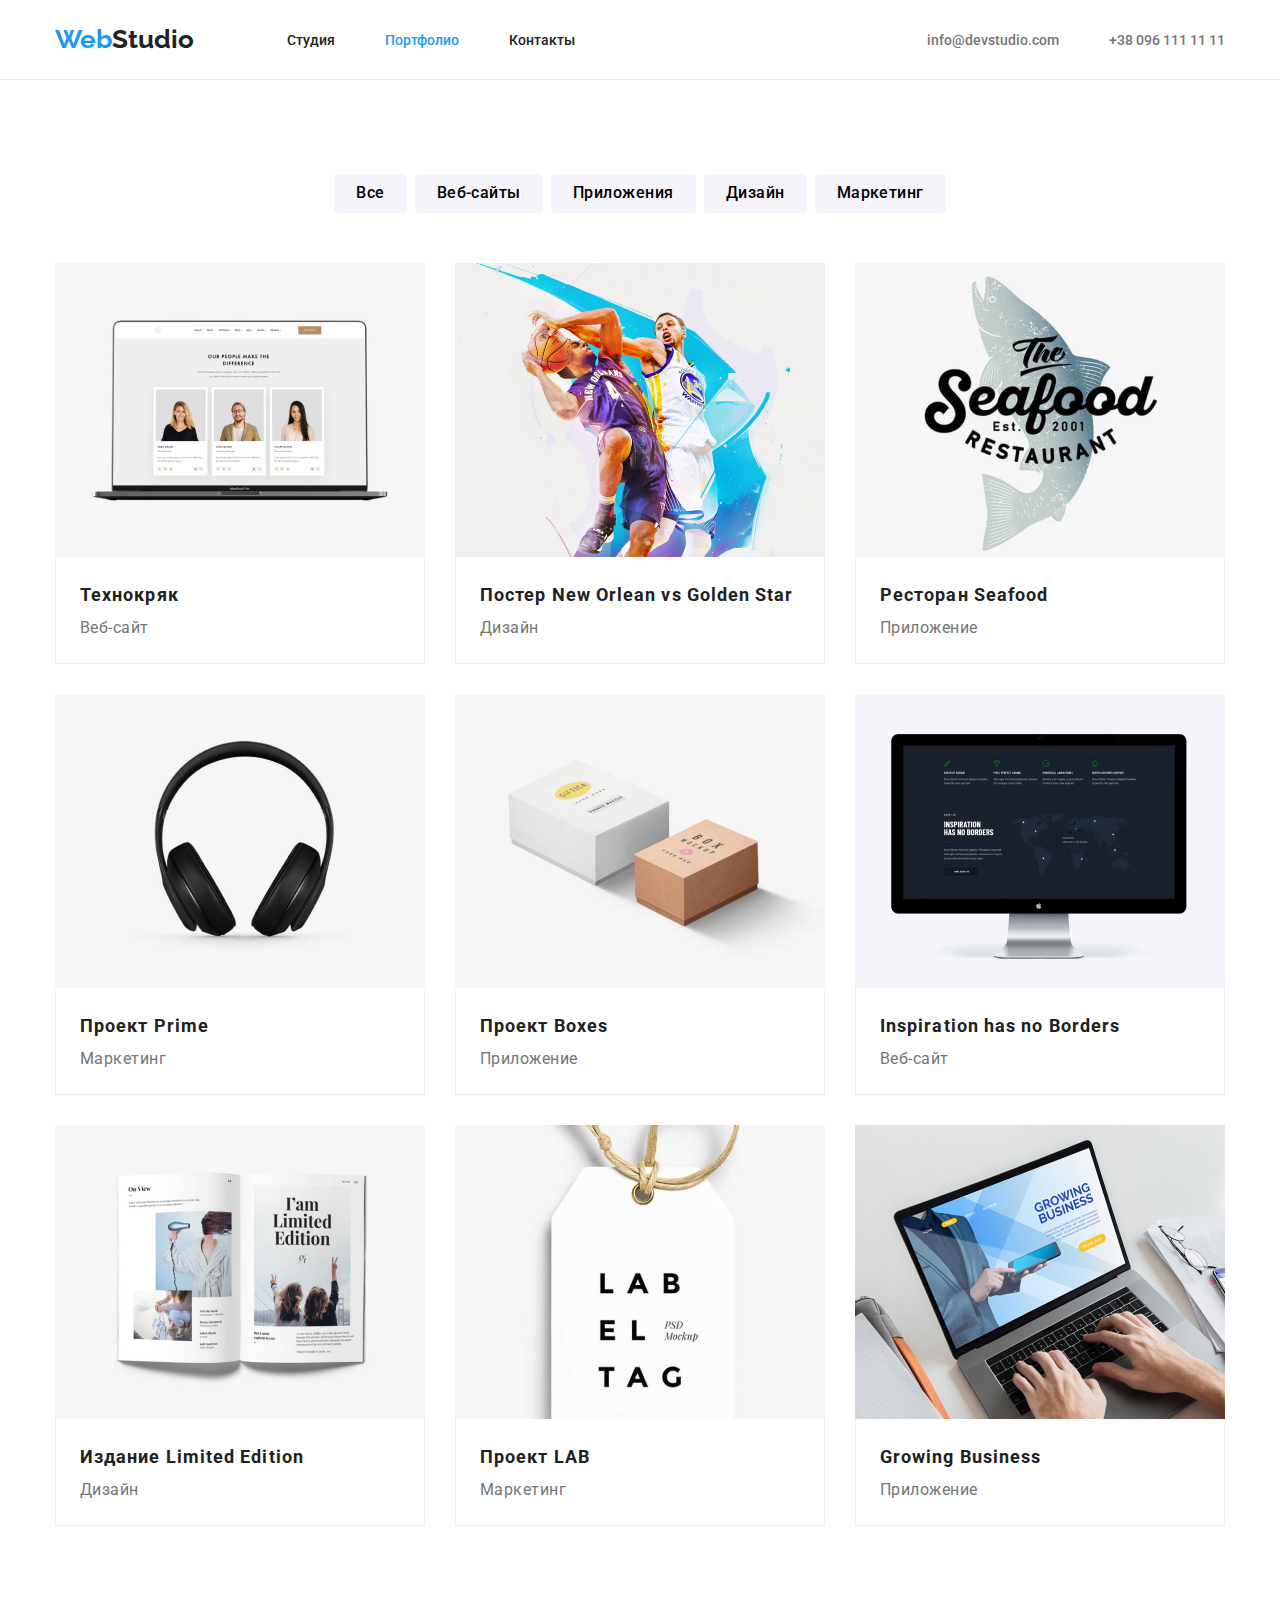
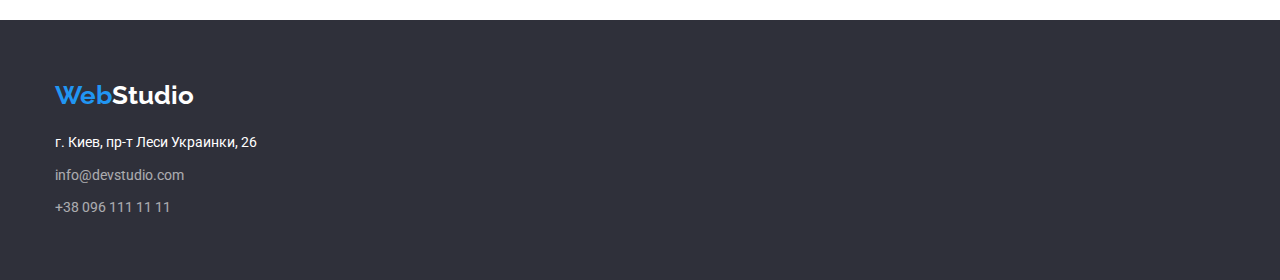
==== portfolio.html @ 2ad949a7 "copy from hw-03" ====
<!DOCTYPE html>
<html lang="ru">
  <head>
    <meta charset="UTF-8" />
    <meta http-equiv="X-UA-Compatible" content="IE=edge" />
    <meta name="viewport" content="width=device-width, initial-scale=1.0" />
    <link rel="preconnect" href="https://fonts.googleapis.com" />
    <link rel="preconnect" href="https://fonts.gstatic.com" crossorigin />
    <link
      href="https://fonts.googleapis.com/css2?family=Raleway:wght@700&family=Roboto:wght@400;500;700;900&display=swap"
      rel="stylesheet"
    />
    <link rel="stylesheet" href="./css/styles.css" />
    <title>Портфолио</title>
  </head>

  <body>
    <!-- Шапка -->
    <header>
      <div class="container header">
        <!-- Логотип -->
        <a href="./" class="logo"><span class="blue-text">Web</span>Studio</a>
        <!-- Навігація -->
        <nav>
          <ul class="nav-items">
            <li class="item"><a class="nav-items-link" href="./">Студия</a></li>
            <li class="item">
              <a class="nav-items-link current" href="./portfolio.html">Портфолио</a>
            </li>
            <li class="item"><a class="nav-items-link" href="">Контакты</a></li>
          </ul>
        </nav>

        <!-- Контакти -->
        <ul class="contacts-items">
          <li class="contacts-item">
            <a class="contacts-items-link" href="mailto:info@devstudio.com">info@devstudio.com</a>
          </li>
          <li class="contacts-item">
            <a class="contacts-items-link" href="tel:+380961111111">+38 096 111 11 11</a>
          </li>
        </ul>
      </div>
    </header>

    <!-- Основна частина -->
    <main>
      <!-- Секція вибору -->
      <section class="section">
        <div class="container">
          <h2 class="selector">Фильтер</h2>
          <ul class="filter-items">
            <li class="filter-item"><button class="filter-btn" type="button">Все</button></li>
            <li class="filter-item"><button class="filter-btn" type="button">Веб-сайты</button></li>
            <li class="filter-item">
              <button class="filter-btn" type="button">Приложения</button>
            </li>
            <li class="filter-item"><button class="filter-btn" type="button">Дизайн</button></li>
            <li class="filter-item"><button class="filter-btn" type="button">Маркетинг</button></li>
          </ul>
          <ul class="feature-items">
            <li class="item">
              <a class="feature-link" href="">
                <img src="./images/project1.jpg" alt="project" width="370" />
                <div class="feature-border">
                  <h2 class="feature-title">Технокряк</h2>
                  <p class="feature-text">Веб-сайт</p>
                </div>
              </a>
            </li>
            <li class="item">
              <a class="feature-link" href="">
                <img src="./images/project2.jpg" alt="project" width="370" />
                <div class="feature-border">
                  <h2 class="feature-title">
                    Постер <span lang="en">New Orlean vs Golden Star</span>
                  </h2>
                  <p class="feature-text">Дизайн</p>
                </div>
              </a>
            </li>
            <li class="item">
              <a class="feature-link" href="">
                <img src="./images/project3.jpg" alt="project" width="370" />
                <div class="feature-border">
                  <h2 class="feature-title">Ресторан <span lang="en">Seafood</span></h2>
                  <p class="feature-text">Приложение</p>
                </div>
              </a>
            </li>
            <li class="item">
              <a class="feature-link" href="">
                <img src="./images/project4.jpg" alt="project" width="370" />
                <div class="feature-border">
                  <h2 class="feature-title">Проект <span lang="en">Prime</span></h2>
                  <p class="feature-text">Маркетинг</p>
                </div>
              </a>
            </li>
            <li class="item">
              <a class="feature-link" href="">
                <img src="./images/project5.jpg" alt="project" width="370" />
                <div class="feature-border">
                  <h2 class="feature-title">Проект <span lang="en">Boxes</span></h2>
                  <p class="feature-text">Приложение</p>
                </div>
              </a>
            </li>
            <li class="item">
              <a class="feature-link" href="">
                <img src="./images/project6.jpg" alt="project" width="370" />
                <div class="feature-border">
                  <h2 class="feature-title" lang="en">Inspiration has no Borders</h2>
                  <p class="feature-text">Веб-сайт</p>
                </div>
              </a>
            </li>
            <li class="item">
              <a class="feature-link" href="">
                <img src="./images/project7.jpg" alt="project" width="370" />
                <div class="feature-border">
                  <h2 class="feature-title">Издание <span lang="en">Limited Edition</span></h2>
                  <p class="feature-text">Дизайн</p>
                </div>
              </a>
            </li>
            <li class="item">
              <a class="feature-link" href="">
                <img src="./images/project8.jpg" alt="project" width="370" />
                <div class="feature-border">
                  <h2 class="feature-title">Проект <span lang="en">LAB</span></h2>
                  <p class="feature-text">Маркетинг</p>
                </div>
              </a>
            </li>
            <li class="item">
              <a class="feature-link" href="">
                <img src="./images/project9.jpg" alt="project" width="370" />
                <div class="feature-border">
                  <h2 class="feature-title" lang="en">Growing Business</h2>
                  <p class="feature-text">Приложение</p>
                </div>
              </a>
            </li>
          </ul>
        </div>
      </section>
    </main>

    <!-- Підвал -->
    <footer class="footer">
      <div class="container">
        <!-- Логотип -->
        <a href="./" class="logo"><span class="blue-text">Web</span>Studio</a>

        <!-- Контакти -->
        <address>
          <ul class="footer-contacts">
            <li class="footer-contact">
              <a
                class="footer-contact-link"
                href="https://goo.gl/maps/PC2osQfSfzL3Zt2J9"
                target="_blank"
                >г. Киев, пр-т Леси Украинки, 26</a
              >
            </li>
            <li class="footer-contact">
              <a class="footer-contact-link" href="mailto:info@devstudio.com">info@devstudio.com</a>
            </li>
            <li class="footer-contact">
              <a class="footer-contact-link" href="tel:+380961111111">+38 096 111 11 11</a>
            </li>
          </ul>
        </address>
      </div>
    </footer>
  </body>
</html>
---- css/styles.css ----
@import "modern-normalize.css";

a {
	text-decoration: none;
}

address {
	font-style: normal;
}

h1,
h2,
h3,
h4,
h5,
h6,
p {
	margin: 0;
}

ul,
li {
	list-style: none;
	padding: 0;
	margin: 0;
}

img {
	display: block;
}

button {
	padding: 0;
	margin: 0;
	border: none;
}

:root {
	--main-bg-color: #2f303a;
	--another-bg-color: #f5f4fa;
	--link-f-h-color: #2196f3;
	--main-color: #212121;
	--another-color: #757575;
}

body {
	font-family: "Raleway", sans-serif;
	font-family: "Roboto", sans-serif;
	height: auto;
	background: #fff;
	color: var(--main-color);
	font-size: 14px;
}

.container {
	width: 1200px;
	margin: 0 auto;
	padding: 0 15px;
}

.selector {
	position: absolute;
	clip: rect(1px, 1px, 1px, 1px);
	padding: 0;
	border: 0;
	height: 1px;
	width: 1px;
	overflow: hidden;
}

/* header */
header {
	border-bottom: 1px solid #ececec;
}

.header {
	padding: 24px 15px;
	display: flex;
	align-items: center;
}

.logo {
	display: inline-block;
	color: var(--main-color);
	font-family: Raleway;
	font-weight: 700;
	font-size: 26px;
	line-height: 1.2;
}

.blue-text {
	color: var(--link-f-h-color);
}

.links {
	display: flex;
}

.nav-items {
	display: flex;
	margin-left: 93px;
}
.nav-items .item:not(:last-child) {
	margin-right: 50px;
}

.nav-items-link {
	color: var(--main-color);

	font-weight: 500;
	line-height: 1.15;
}

.nav-items-link:hover,
.nav-items-link:focus {
	color: var(--link-f-h-color);
}
.nav-items-link.current {
	color: var(--link-f-h-color);
}

.contacts-items {
	display: flex;
	margin-left: auto;
}
.contacts-item:not(:last-child) {
	margin-right: 50px;
}
.contacts-items-link {
	color: var(--another-color);
	font-weight: 500;
	line-height: 1.15;
}

.contacts-items-link:hover,
.contacts-items-link:active {
	color: var(--link-f-h-color);
}

/* section main */
.section-main-title {
	padding: 200px 0;
	text-align: center;

	background: #2f303a;
	color: #fff;
}

.main-title {
	margin-bottom: 30px;

	font-weight: 900;
	font-size: 44px;
	line-height: 1.38;
	text-transform: uppercase;
}

.btn {
	padding: 10px 32px;
	cursor: pointer;
	font-weight: 700;
	font-size: 16px;
	line-height: 1.875;
	letter-spacing: 0.06em;
	color: #fff;

	background: var(--link-f-h-color);
	box-shadow: 0px 4px 4px rgba(0, 0, 0, 0.15);
	border-radius: 4px;
}
.btn:hover,
.btn:active {
	background: #188ce8;
}

/* Job section */

.section {
	padding-top: 94px;
	padding-bottom: 94px;
}

.section-items {
	display: flex;
	justify-content: space-between;
	margin-bottom: 94px;
}

.section-item-title {
	margin-bottom: 10px;

	font-weight: 700;
	line-height: 1;
	text-transform: uppercase;
}

.section-item-text {
	display: block;
	width: 270px;
	color: var(--another-color);
	line-height: 1.8;
	letter-spacing: 0.03em;
}

.section-title {
	margin-bottom: 50px;
	text-align: center;

	font-weight: 700;
	font-size: 36px;
	line-height: 1.17;
}

.work-photos {
	display: flex;
	justify-content: space-between;
}

/* Teams section */
.teams {
	background: var(--another-bg-color);
}

.team-items {
	display: flex;
	justify-content: space-between;
}

.team-item {
	text-align: center;
	background: #ffffff;
	box-shadow: 0px 1px 3px rgba(0, 0, 0, 0.12), 0px 1px 1px rgba(0, 0, 0, 0.14), 0px 2px 1px rgba(0, 0, 0, 0.2);
	border-radius: 0px 0px 4px 4px;
}

.teams-name {
	margin: 30px 0 10px 0;

	font-weight: 500;
	font-size: 16px;
	line-height: 1.18;
}
.teams-job {
	display: block;
	margin-bottom: 30px;

	color: var(--another-color);
	font-size: 16px;
	line-height: 1.18;
}

/* Footer */
.footer {
	padding: 60px 0;
	background: var(--main-bg-color);
	color: #fff;
}
.footer .logo {
	color: inherit;
}

.footer address {
	margin-top: 20px;
}

.footer-contact-link {
	color: inherit;
	line-height: 1.7;
}

.footer-contact-link:focus,
.footer-contact-link:hover {
	color: var(--link-f-h-color);
}

.footer-contact:nth-child(3),
.footer-contact:nth-child(2) {
	margin-top: 9px;
	opacity: 0.6;
}

/* portfolio */
/* filter */

.filter-items {
	display: flex;
	justify-content: center;
	margin-bottom: 50px;
}
.filter-item {
	margin: 0 4px;
}
.filter-btn {
	padding: 6px 22px;
	border-radius: 4px;

	font-weight: 500;
	font-size: 16px;
	line-height: 1.65;
	letter-spacing: 0.03em;
	background: #f5f4fa;
}

.filter-btn:hover,
.filter-btn:focus {
	color: #fff;
	background: var(--link-f-h-color);
	cursor: pointer;
}

/* feature */

.feature-items {
	display: flex;
	margin: -15px;
	flex-wrap: wrap;
}

.feature-items > .item {
	margin: 15px;
}

.feature-border {
	border-left: 1px solid #eeeeee;
	border-right: 1px solid #eeeeee;
	border-bottom: 1px solid #eeeeee;
	padding: 20px 24px;
}

.feature-title {
	color: var(--main-color);
	font-weight: 700;
	font-size: 18px;
	line-height: 2;
	letter-spacing: 0.06em;
}

.feature-text {
	color: var(--another-color);
	font-size: 16px;
	line-height: 1.875;
	letter-spacing: 0.03em;
}
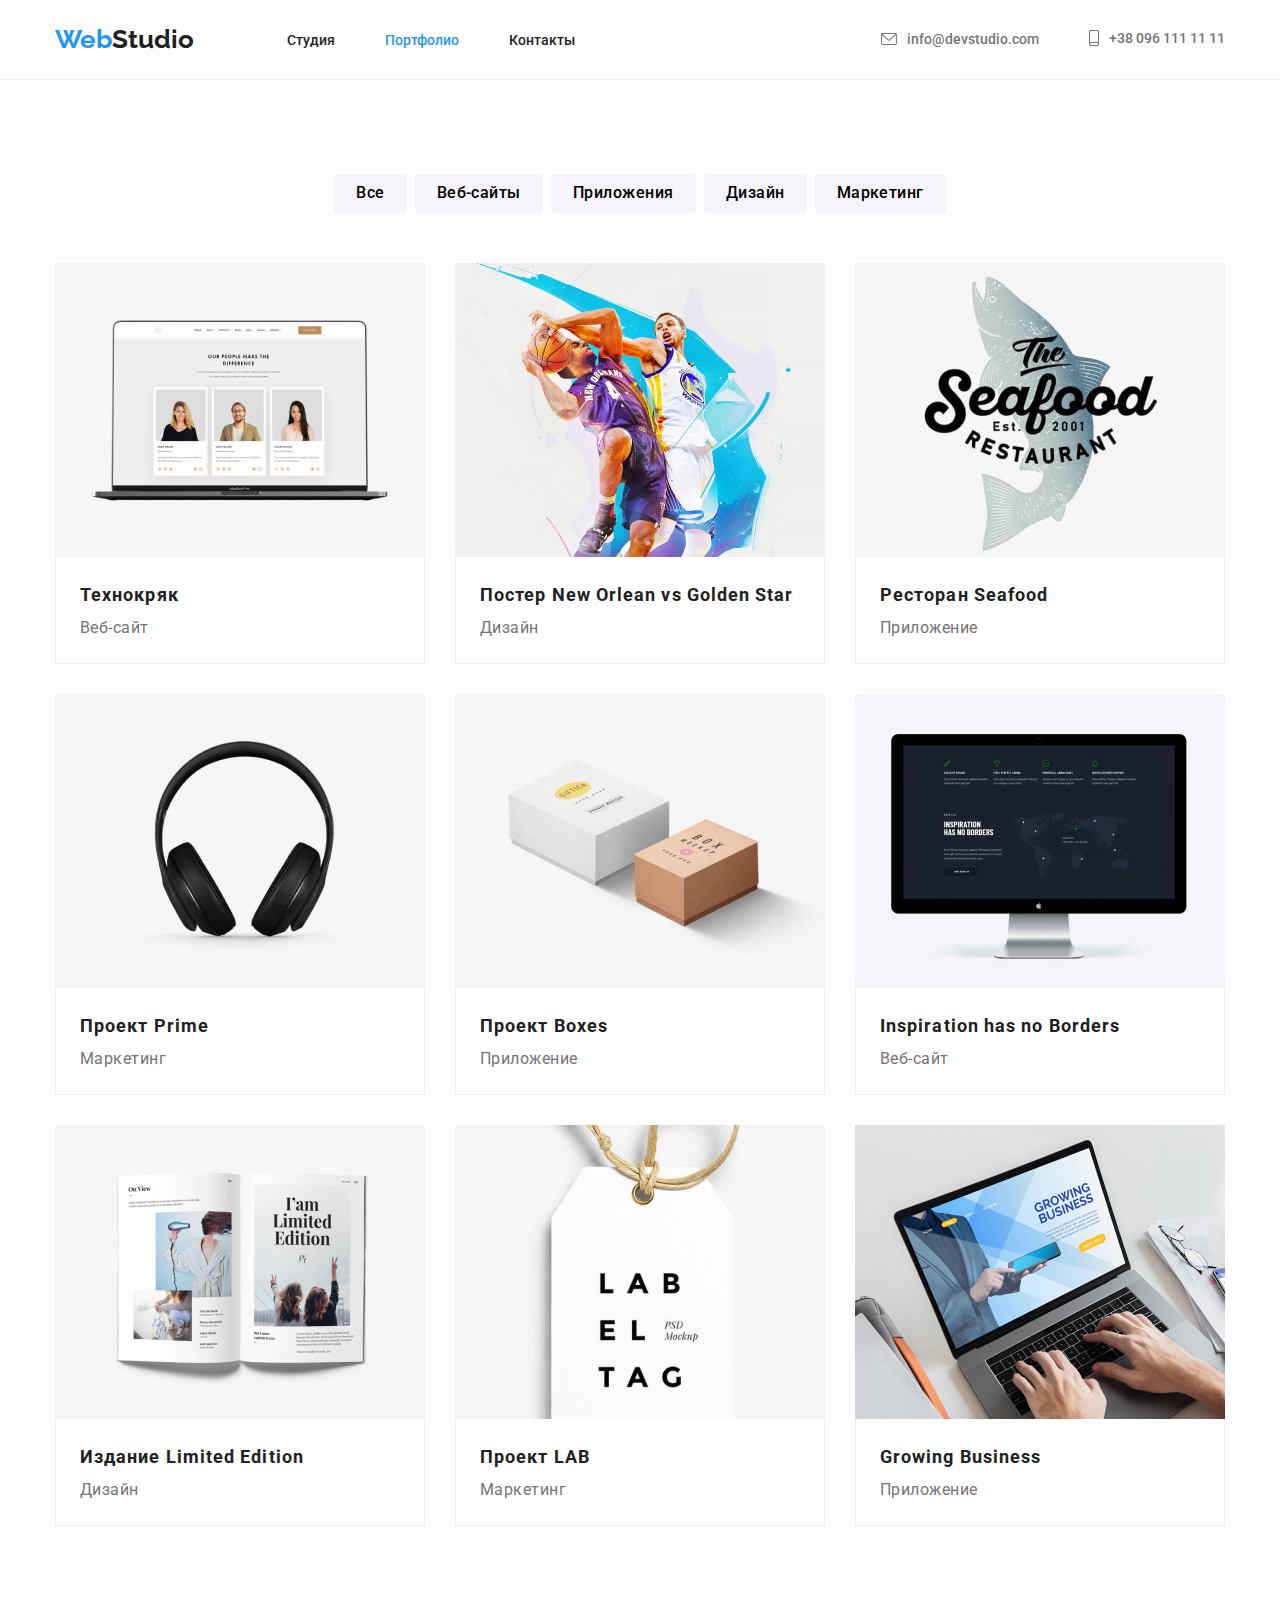
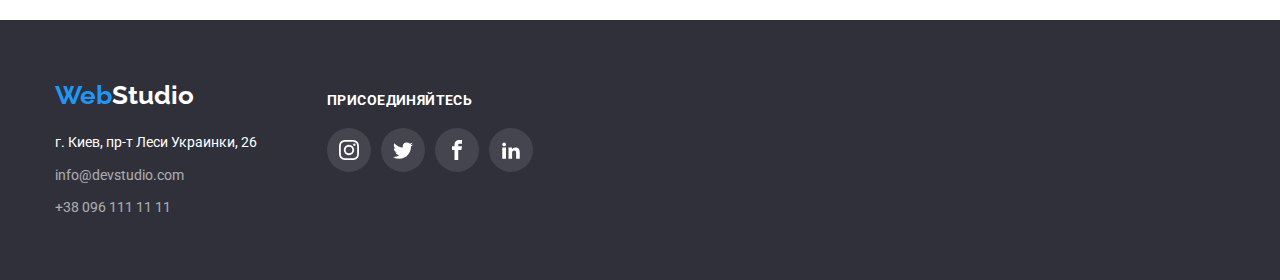
==== commit 3ea27619: "update css and html" ====
--- a/portfolio.html
+++ b/portfolio.html
@@ -34,10 +34,20 @@
         <!-- Контакти -->
         <ul class="contacts-items">
           <li class="contacts-item">
-            <a class="contacts-items-link" href="mailto:info@devstudio.com">info@devstudio.com</a>
+            <a class="contacts-items-link" href="mailto:info@devstudio.com">
+              <svg class="contacts-link-icon" width="16" height="12">
+                <use href="./images/icon/symbol-defs.svg#icon-mail"></use>
+              </svg>
+              info@devstudio.com</a
+            >
           </li>
           <li class="contacts-item">
-            <a class="contacts-items-link" href="tel:+380961111111">+38 096 111 11 11</a>
+            <a class="contacts-items-link" href="tel:+380961111111">
+              <svg class="contacts-link-icon" width="10" height="16">
+                <use href="./images/icon/symbol-defs.svg#icon-tel"></use>
+              </svg>
+              +38 096 111 11 11</a
+            >
           </li>
         </ul>
       </div>
@@ -149,29 +159,63 @@
 
     <!-- Підвал -->
     <footer class="footer">
-      <div class="container">
-        <!-- Логотип -->
-        <a href="./" class="logo"><span class="blue-text">Web</span>Studio</a>
-
-        <!-- Контакти -->
-        <address>
-          <ul class="footer-contacts">
-            <li class="footer-contact">
-              <a
-                class="footer-contact-link"
-                href="https://goo.gl/maps/PC2osQfSfzL3Zt2J9"
-                target="_blank"
-                >г. Киев, пр-т Леси Украинки, 26</a
-              >
-            </li>
-            <li class="footer-contact">
-              <a class="footer-contact-link" href="mailto:info@devstudio.com">info@devstudio.com</a>
-            </li>
-            <li class="footer-contact">
-              <a class="footer-contact-link" href="tel:+380961111111">+38 096 111 11 11</a>
-            </li>
-          </ul>
-        </address>
+      <div class="container foooter-flex">
+        <div class="foooter-flex-item">
+          <!-- Логотип -->
+          <a href="./" class="logo"><span class="blue-text">Web</span>Studio</a>
+
+          <!-- Контакти -->
+          <address>
+            <ul class="footer-contacts">
+              <li class="footer-contact">
+                <a
+                  class="footer-contact-link"
+                  href="https://goo.gl/maps/PC2osQfSfzL3Zt2J9"
+                  target="_blank"
+                  >г. Киев, пр-т Леси Украинки, 26</a
+                >
+              </li>
+              <li class="footer-contact">
+                <a class="footer-contact-link" href="mailto:info@devstudio.com"
+                  >info@devstudio.com</a
+                >
+              </li>
+              <li class="footer-contact">
+                <a class="footer-contact-link" href="tel:+380961111111">+38 096 111 11 11</a>
+              </li>
+            </ul>
+          </address>
+        </div>
+        <div class="foooter-flex-item">
+          <p class="social-title">присоединяйтесь</p>
+          <ul class="social-items">
+            <li>
+              <a class="social-link footer-icon" href="">
+                <svg class="link-icon" width="20" height="20">
+                  <use href="./images/icon/symbol-defs.svg#icon-inst"></use>
+                </svg>
+              </a>
+            </li>
+            <li>
+              <a class="social-link footer-icon" href="">
+                <svg class="link-icon" width="20" height="20">
+                  <use href="./images/icon/symbol-defs.svg#icon-tw"></use></svg
+              ></a>
+            </li>
+            <li>
+              <a class="social-link footer-icon" href="">
+                <svg class="link-icon" width="20" height="20">
+                  <use href="./images/icon/symbol-defs.svg#icon-fb"></use></svg
+              ></a>
+            </li>
+            <li>
+              <a class="social-link footer-icon" href="">
+                <svg class="link-icon" width="20" height="20">
+                  <use href="./images/icon/symbol-defs.svg#icon-lnk"></use></svg
+              ></a>
+            </li>
+          </ul>
+        </div>
       </div>
     </footer>
   </body>
--- a/css/styles.css
+++ b/css/styles.css
@@ -121,15 +121,26 @@
 
 .contacts-items {
 	display: flex;
+	align-items: center;
 	margin-left: auto;
 }
 .contacts-item:not(:last-child) {
 	margin-right: 50px;
 }
+
 .contacts-items-link {
-	color: var(--another-color);
+	display: inline-flex;
+	align-items: center;
+
 	font-weight: 500;
 	line-height: 1.15;
+
+	color: var(--another-color);
+}
+
+.contacts-link-icon {
+	margin-right: 10px;
+	fill: currentColor;
 }
 
 .contacts-items-link:hover,
@@ -137,12 +148,16 @@
 	color: var(--link-f-h-color);
 }
 
-/* section main */
+/* Секція з основним текстом */
 .section-main-title {
 	padding: 200px 0;
 	text-align: center;
-
-	background: #2f303a;
+	position: relative;
+	background-image: linear-gradient(transparent, rgba(47, 48, 58, 0.4), rgba(47, 48, 58, 0.4)),
+		url(../images/bg-image.jpg);
+	background-repeat: no-repeat;
+	background-position: center;
+	background-size: contain;
 	color: #fff;
 }
 
@@ -184,6 +199,14 @@
 	display: flex;
 	justify-content: space-between;
 	margin-bottom: 94px;
+}
+.section-item-icon {
+	display: flex;
+	justify-content: center;
+	padding: 25px 0;
+	margin-bottom: 30px;
+	border-radius: 4px;
+	background-color: #f5f4fa;
 }
 
 .section-item-title {
@@ -227,7 +250,11 @@
 }
 
 .team-item {
-	text-align: center;
+	display: flex;
+	flex-direction: column;
+	align-items: center;
+	padding-bottom: 30px;
+
 	background: #ffffff;
 	box-shadow: 0px 1px 3px rgba(0, 0, 0, 0.12), 0px 1px 1px rgba(0, 0, 0, 0.14), 0px 2px 1px rgba(0, 0, 0, 0.2);
 	border-radius: 0px 0px 4px 4px;
@@ -242,19 +269,79 @@
 }
 .teams-job {
 	display: block;
-	margin-bottom: 30px;
+	margin-bottom: 16px;
 
 	color: var(--another-color);
 	font-size: 16px;
 	line-height: 1.18;
 }
 
+.social-items {
+	display: flex;
+	align-items: center;
+}
+
+.social-link {
+	display: flex;
+	justify-content: center;
+	align-items: center;
+	width: 44px;
+	height: 44px;
+	border-radius: 50%;
+}
+.social-link:hover,
+.social-link:active {
+	background-color: var(--link-f-h-color);
+}
+.social-items li + li {
+	margin-left: 10px;
+}
+
+.link-icon {
+	fill: #afb1b8;
+}
+.social-link:hover .link-icon,
+.social-link:active .link-icon {
+	fill: #fff;
+}
+
+/* clients */
+.client-items {
+	display: flex;
+}
+.client-items li + li {
+	margin-left: 30px;
+}
+.client-item-link {
+	display: inline-block;
+	border: 1px solid #afb1b8;
+	border-radius: 4px;
+	padding: 14px 32px;
+	color: #afb1b8;
+}
+
+.client-item-icon {
+	fill: currentColor;
+}
+.client-item-link:hover,
+.client-item-link:active {
+	color: var(--link-f-h-color);
+	fill: currentColor;
+	border-color: var(--link-f-h-color);
+}
 /* Footer */
 .footer {
 	padding: 60px 0;
 	background: var(--main-bg-color);
 	color: #fff;
 }
+.foooter-flex {
+	display: flex;
+}
+.foooter-flex-item + .foooter-flex-item {
+	padding-top: 12px;
+	margin-left: 70px;
+}
 .footer .logo {
 	color: inherit;
 }
@@ -277,6 +364,22 @@
 .footer-contact:nth-child(2) {
 	margin-top: 9px;
 	opacity: 0.6;
+}
+
+.social-title {
+	margin-bottom: 20px;
+	font-weight: 700;
+	font-size: 14px;
+	line-height: 1.15;
+	letter-spacing: 0.03em;
+	text-transform: uppercase;
+}
+
+.footer-icon {
+	background: rgba(255, 255, 255, 0.1);
+}
+.footer-icon > .link-icon {
+	fill: #fff;
 }
 
 /* portfolio */
@@ -319,7 +422,10 @@
 .feature-items > .item {
 	margin: 15px;
 }
-
+.feature-items > .item:hover,
+.feature-items > .item:focus {
+	box-shadow: 0px 1px 1px rgba(0, 0, 0, 0.12), 0px 4px 4px rgba(0, 0, 0, 0.06), 1px 4px 6px rgba(0, 0, 0, 0.16);
+}
 .feature-border {
 	border-left: 1px solid #eeeeee;
 	border-right: 1px solid #eeeeee;
